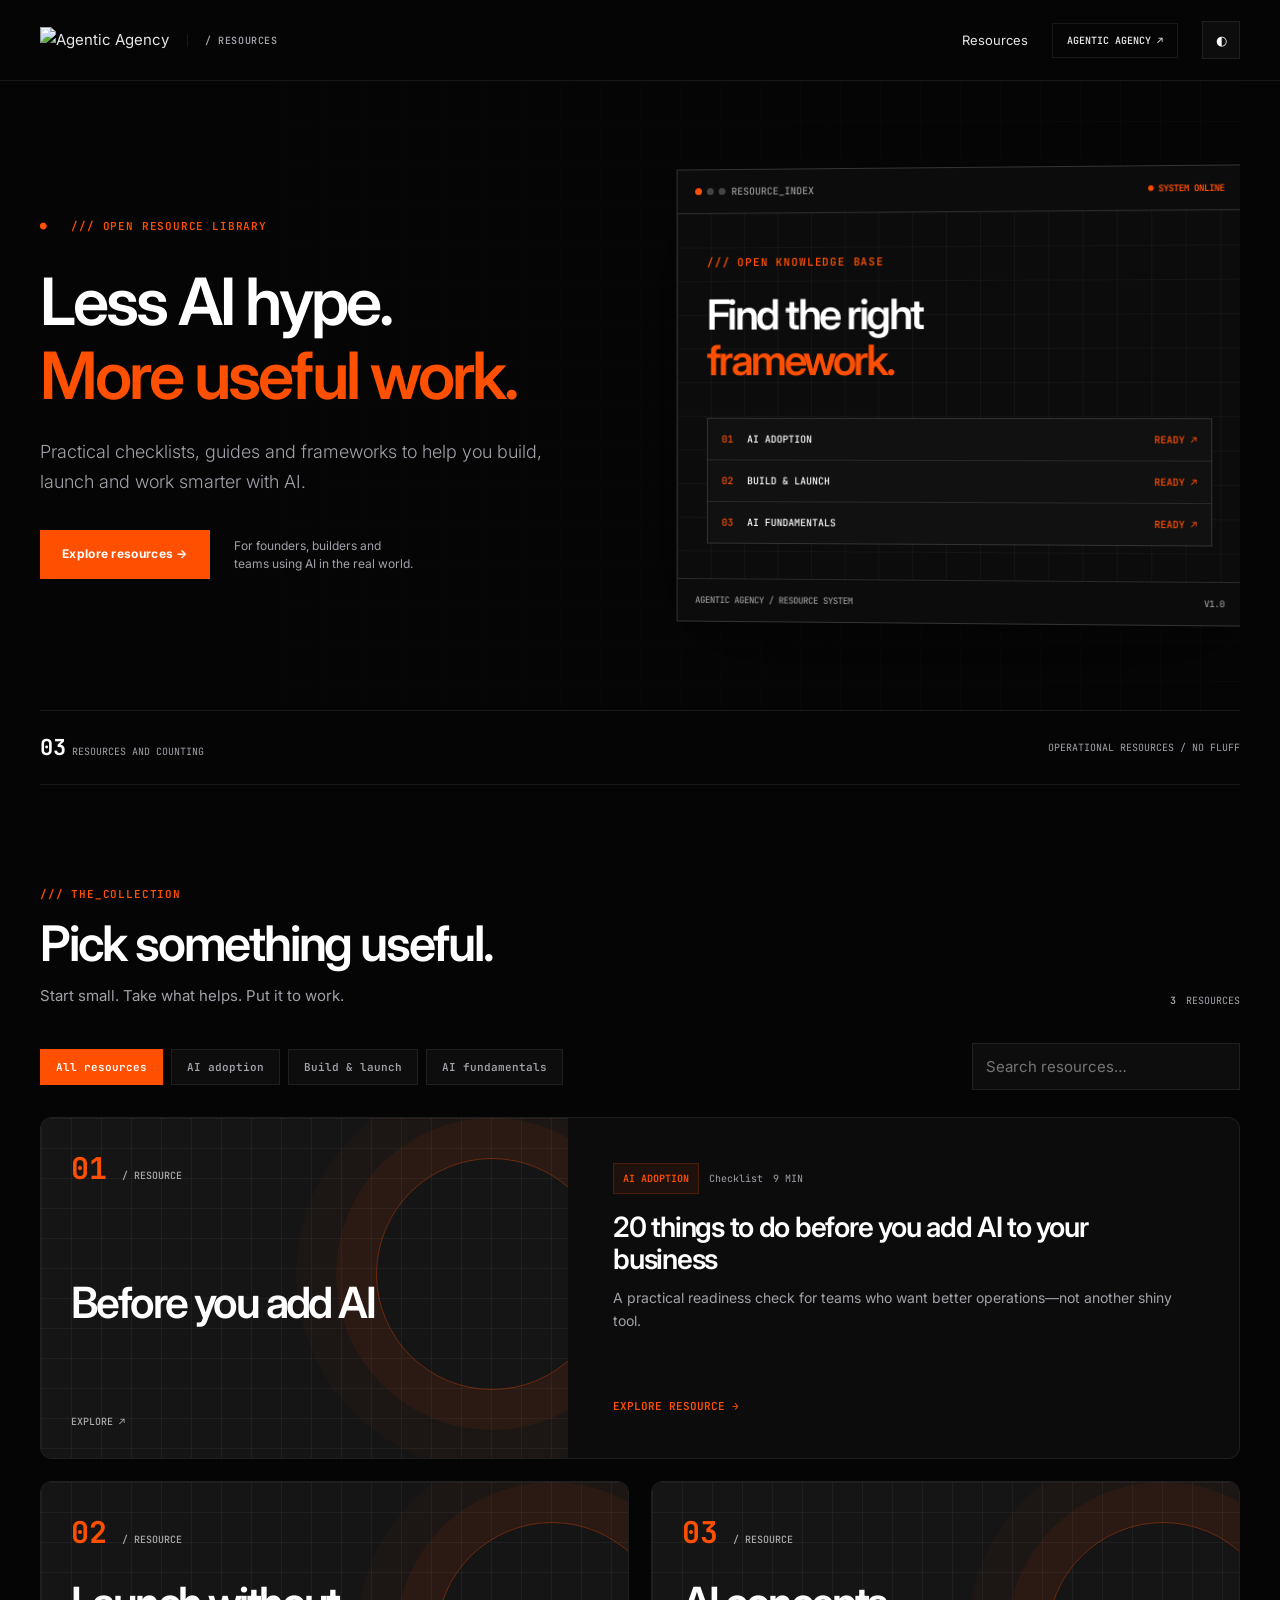
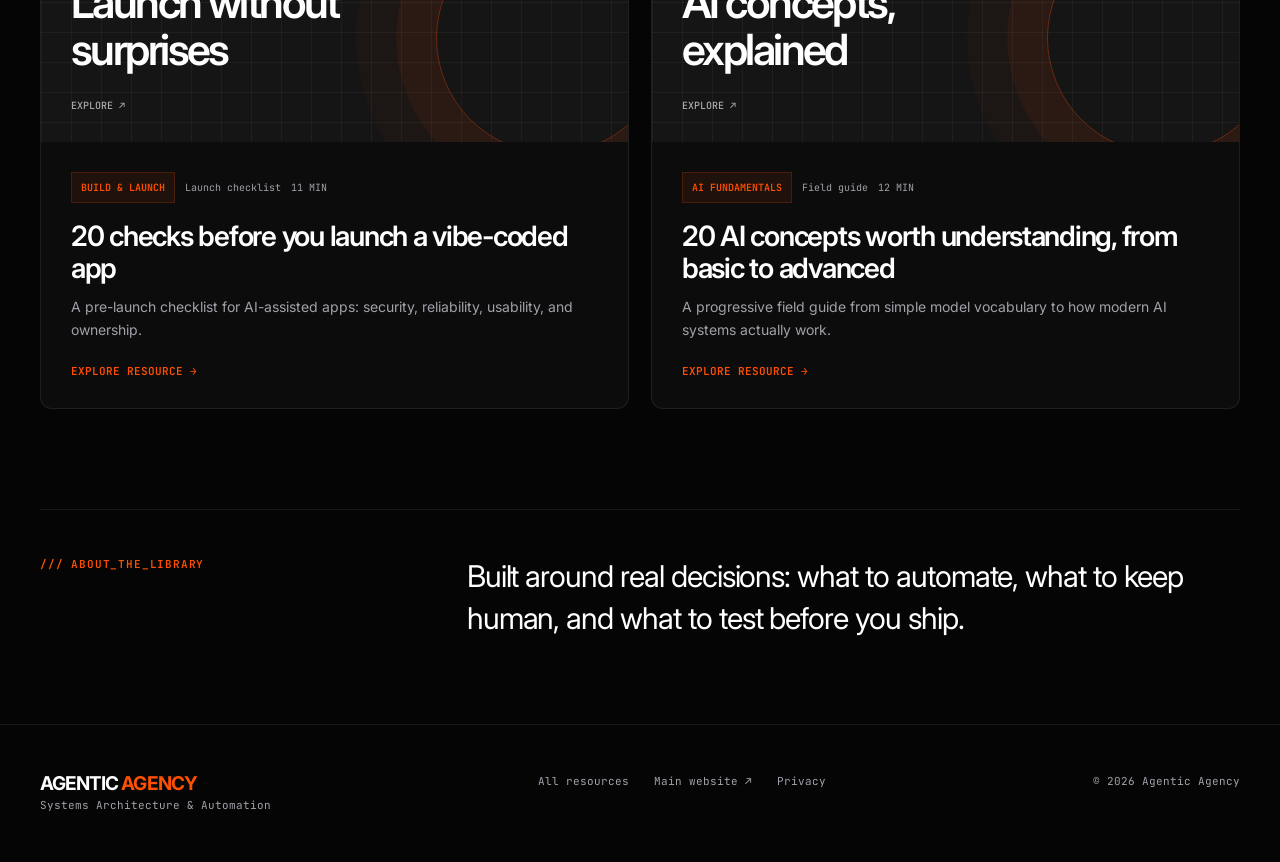
==== index.html @ 863f83b9 "Add branded resource landing page: index.html" ====
<!doctype html><html lang="en" data-theme="dark"><head><meta charset="utf-8"><meta name="viewport" content="width=device-width,initial-scale=1"><meta name="color-scheme" content="dark light"><meta name="theme-color" content="#050505"><title>Resource Library | Agentic Agency</title><meta name="description" content="Practical AI and operations frameworks, guides, and checklists from Agentic Agency."><meta property="og:title" content="Resource Library | Agentic Agency"><meta property="og:description" content="Practical AI and operations frameworks, guides, and checklists from Agentic Agency."><meta property="og:type" content="website"><link rel="canonical" href="https://curious-noman.github.io/a2-resources/"><link rel="stylesheet" href="./assets/styles.css"><script>try{document.documentElement.dataset.theme=localStorage.getItem('a2-resources-theme')==='light'?'light':'dark'}catch(e){}</script></head><body><header class="top"><div class="wrap nav"><a class="identity" href="./index.html" aria-label="Agentic Agency resource library"><span class="logo-shell"><img class="brand-logo dark-logo" src="https://agenticagency.io/Logo.png" alt="Agentic Agency" width="168" height="43"><img class="brand-logo light-logo" src="https://agenticagency.io/Agency%20Logos-dark.png" alt="Agentic Agency" width="168" height="43"><span class="brand-fallback">AGENTIC <b>AGENCY</b></span></span><span class="suffix">/ RESOURCES</span></a><nav class="nav-items" aria-label="Primary"><a href="./index.html#library">Resources</a><a class="main-site" href="https://agenticagency.io" target="_blank" rel="noopener noreferrer">Agentic Agency ↗</a><button class="theme" id="theme-toggle" aria-label="Switch to light mode" title="Toggle theme">◐</button></nav></div></header><main><section class="hero wrap"><div class="hero-copy"><span class="eyebrow">● &nbsp; /// OPEN RESOURCE LIBRARY</span><h1>Less AI hype.<br><span class="accent">More useful work.</span></h1><p>Practical checklists, guides and frameworks to help you build, launch and work smarter with AI.</p><div class="cta-row"><a class="btn" href="#library">Explore resources →</a><small>For founders, builders and teams using AI in the real world.</small></div></div><div class="terminal" aria-hidden="true"><div class="term-top"><span><i></i>RESOURCE_INDEX</span><strong>● SYSTEM ONLINE</strong></div><div class="term-body"><span class="eyebrow">/// OPEN KNOWLEDGE BASE</span><div class="term-title">Find the right<br><span class="accent">framework.</span></div><div class="term-list"><div><span>01</span><b>AI ADOPTION</b><em>READY ↗</em></div><div><span>02</span><b>BUILD &amp; LAUNCH</b><em>READY ↗</em></div><div><span>03</span><b>AI FUNDAMENTALS</b><em>READY ↗</em></div></div></div><div class="term-foot"><span>AGENTIC AGENCY / RESOURCE SYSTEM</span><span>V1.0</span></div></div></section><div class="wrap stats"><span><strong>03</strong> RESOURCES AND COUNTING</span><span>OPERATIONAL RESOURCES / NO FLUFF</span></div><section class="library wrap" id="library"><div class="section-head"><div><div class="eyebrow">/// THE_COLLECTION</div><h2>Pick something useful.</h2><p>Start small. Take what helps. Put it to work.</p></div><span class="meta"><b id="visible-count">3</b> RESOURCES</span></div><div class="toolbar"><div class="filters" role="group" aria-label="Filter resources"><button class="filter" data-filter="all" aria-pressed="true">All resources</button><button class="filter" data-filter="AI adoption" aria-pressed="false">AI adoption</button><button class="filter" data-filter="Build &amp; launch" aria-pressed="false">Build &amp; launch</button><button class="filter" data-filter="AI fundamentals" aria-pressed="false">AI fundamentals</button></div><input class="search" id="resource-search" type="search" placeholder="Search resources…" aria-label="Search resources"></div><div class="grid"><article class="tile featured" data-category="AI adoption" data-search="20 things to do before you add ai to your business a practical readiness check for teams who want better operations—not another shiny tool. ai adoption"><div class="art"><small><b>01</b> / RESOURCE</small><strong>Before you add AI</strong><small>EXPLORE ↗</small></div><div class="tile-body"><div class="meta"><span class="tag">AI adoption</span><span>Checklist</span><span>9 MIN</span></div><h3><a href="./r/before-adding-ai/">20 things to do before you add AI to your business</a></h3><p>A practical readiness check for teams who want better operations—not another shiny tool.</p><a class="more" href="./r/before-adding-ai/">Explore resource →</a></div></article><article class="tile" data-category="Build &amp; launch" data-search="20 checks before you launch a vibe-coded app a pre-launch checklist for ai-assisted apps: security, reliability, usability, and ownership. build &amp; launch"><div class="art"><small><b>02</b> / RESOURCE</small><strong>Launch without surprises</strong><small>EXPLORE ↗</small></div><div class="tile-body"><div class="meta"><span class="tag">Build &amp; launch</span><span>Launch checklist</span><span>11 MIN</span></div><h3><a href="./r/vibecoded-app-launch/">20 checks before you launch a vibe-coded app</a></h3><p>A pre-launch checklist for AI-assisted apps: security, reliability, usability, and ownership.</p><a class="more" href="./r/vibecoded-app-launch/">Explore resource →</a></div></article><article class="tile" data-category="AI fundamentals" data-search="20 ai concepts worth understanding, from basic to advanced a progressive field guide from simple model vocabulary to how modern ai systems actually work. ai fundamentals"><div class="art"><small><b>03</b> / RESOURCE</small><strong>AI concepts, explained</strong><small>EXPLORE ↗</small></div><div class="tile-body"><div class="meta"><span class="tag">AI fundamentals</span><span>Field guide</span><span>12 MIN</span></div><h3><a href="./r/ai-concepts-field-guide/">20 AI concepts worth understanding, from basic to advanced</a></h3><p>A progressive field guide from simple model vocabulary to how modern AI systems actually work.</p><a class="more" href="./r/ai-concepts-field-guide/">Explore resource →</a></div></article></div><p class="empty" id="empty-state" hidden>No matching resources. Try another search.</p></section><section class="about wrap"><div class="eyebrow">/// ABOUT_THE_LIBRARY</div><p>Built around real decisions: what to automate, what to keep human, and what to test before you ship.</p></section></main><footer class="foot"><div class="wrap foot-inner"><div><strong>AGENTIC <span class="accent">AGENCY</span></strong><div>Systems Architecture &amp; Automation</div></div><nav><a href="./index.html#library">All resources</a><a href="https://agenticagency.io" target="_blank" rel="noopener noreferrer">Main website ↗</a><a href="https://agenticagency.io/privacy-policy">Privacy</a></nav><div>© 2026 Agentic Agency</div></div></footer><script defer src="./assets/site.js"></script></body></html>
---- assets/styles.css ----
@import url('https://fonts.googleapis.com/css2?family=Inter:wght@300;400;500;600;700;800&family=JetBrains+Mono:wght@400;500;600;700&display=swap');
:root{color-scheme:dark;--signal:#ff4f00;--page:#050505;--surface:#111;--raised:#1c1c1c;--text:#e5e5e5;--heading:#fff;--dim:#a1a1aa;--line:rgba(255,255,255,.08);--glass:rgba(255,255,255,.03);--grid:#1c1c1c;--shadow:0 10px 35px rgba(0,0,0,.25)}
html[data-theme=light]{color-scheme:light;--page:#f8f7f5;--surface:#f0eee9;--raised:#fff;--text:#444;--heading:#050505;--dim:#444;--line:#e0ddd7;--glass:rgba(0,0,0,.02);--grid:#e0ddd7;--shadow:0 2px 20px rgba(0,0,0,.08)}
*{box-sizing:border-box}html{scroll-behavior:smooth}body{margin:0;background:var(--page);color:var(--text);font:400 15px/1.7 Inter,Arial,sans-serif;-webkit-font-smoothing:antialiased}a{color:inherit;text-decoration:none}button,input{font:inherit}button{cursor:pointer}h1,h2,h3,p{margin:0}h1,h2,h3{color:var(--heading);line-height:1.13;letter-spacing:-.045em;font-weight:600}img{max-width:100%}.wrap{width:min(1200px,calc(100% - 48px));margin:auto}.mono,.eyebrow,.tag,.meta,.actions,.stats,.foot,.note{font-family:'JetBrains Mono',monospace}.eyebrow{font-size:11px;font-weight:600;letter-spacing:.075em;color:var(--signal)}.muted{color:var(--dim)}.accent{color:var(--signal)}.top{position:sticky;top:0;z-index:9;background:var(--page);border-bottom:1px solid var(--line);backdrop-filter:blur(16px)}.nav{height:80px;display:flex;align-items:center;justify-content:space-between;gap:20px}.identity{display:flex;align-items:center;gap:18px}.brand-logo{width:168px;height:43px;object-fit:contain;object-position:left center}.light-logo{display:none}html[data-theme=light] .dark-logo{display:none}html[data-theme=light] .light-logo{display:block}.brand-fallback{display:none;font-weight:700;letter-spacing:-.06em;font-size:19px;color:var(--heading)}.brand-fallback b{color:var(--signal)}.suffix{padding-left:17px;border-left:1px solid var(--line);font:600 10px 'JetBrains Mono',monospace;color:var(--dim);letter-spacing:.06em}.nav-items{display:flex;align-items:center;gap:24px;font-size:13px}.nav-items a:hover{color:var(--signal)}.main-site{padding:10px 14px;border:1px solid var(--line);font:600 10px 'JetBrains Mono',monospace;text-transform:uppercase}.main-site:hover{background:var(--signal);border-color:var(--signal);color:#fff!important}.theme{border:1px solid var(--line);background:var(--glass);color:var(--heading);height:38px;width:38px}.hero{position:relative;overflow:hidden;display:grid;grid-template-columns:1fr 1fr;gap:65px;align-items:center;min-height:620px;padding:86px 0}.hero:before{content:"";position:absolute;inset:0;background-image:linear-gradient(var(--grid) 1px,transparent 1px),linear-gradient(90deg,var(--grid) 1px,transparent 1px);background-size:40px 40px;opacity:.2;mask-image:linear-gradient(to right,transparent,#000);pointer-events:none}.hero-copy,.terminal{position:relative}.hero h1{font-size:clamp(48px,5.1vw,74px);margin:28px 0 24px}.hero p{font-size:18px;max-width:520px;color:var(--dim);font-weight:300}.cta-row{display:flex;align-items:center;gap:24px;margin-top:32px}.cta-row small{font-size:12px;color:var(--dim);max-width:180px;line-height:1.5}.btn{display:inline-flex;align-items:center;justify-content:center;gap:12px;padding:13px 21px;min-height:49px;border:1px solid transparent;border-radius:0;background:var(--signal);color:#fff;font-size:12px;font-weight:700;letter-spacing:.025em}.btn:hover{background:#ff6528}.btn.alt{background:transparent;border-color:var(--line);color:var(--heading)}.btn.alt:hover{border-color:var(--signal);color:var(--signal)}.terminal{border:1px solid #343434;background:#0c0c0c;box-shadow:0 25px 90px #0008;color:#fff;transform:perspective(1300px) rotateY(-3deg)}.term-top,.term-foot{display:flex;align-items:center;justify-content:space-between;padding:15px 18px;border-bottom:1px solid #292929;font:500 10px 'JetBrains Mono',monospace;color:#999}.term-top i{display:inline-block;width:7px;height:7px;border-radius:50%;background:#ff4f00;box-shadow:12px 0 #444,24px 0 #444;margin-right:30px}.term-top strong{color:#ff4f00;font-size:9px}.term-foot{border-top:1px solid #292929;border-bottom:0;font-size:9px}.term-body{padding:35px 30px;background-image:linear-gradient(#ffffff08 1px,transparent 1px),linear-gradient(90deg,#ffffff08 1px,transparent 1px);background-size:34px 34px}.term-title{font-size:42px;line-height:1.1;letter-spacing:-.06em;font-weight:600;margin:18px 0 35px}.term-list{background:#111;border:1px solid #333}.term-list div{display:flex;align-items:center;gap:14px;padding:14px;border-bottom:1px solid #292929;font:500 10px 'JetBrains Mono',monospace}.term-list div:last-child{border:0}.term-list b{flex:1;font-weight:500}.term-list span,.term-list em{color:#ff4f00;font-style:normal}.stats{padding:18px 0;border-top:1px solid var(--line);border-bottom:1px solid var(--line);color:var(--dim);font-size:10px;display:flex;justify-content:space-between;align-items:center}.stats strong{color:var(--heading);font-size:22px}.library{padding:100px 0}.section-head{display:flex;justify-content:space-between;align-items:end;gap:20px;margin-bottom:34px}.section-head h2{font-size:49px;margin:12px 0}.section-head p{color:var(--dim)}.toolbar{display:flex;justify-content:space-between;gap:20px;align-items:center;margin-bottom:27px}.filters{display:flex;gap:8px;flex-wrap:wrap}.filter{border:1px solid var(--line);background:var(--glass);color:var(--dim);padding:10px 15px;font:600 11px 'JetBrains Mono',monospace}.filter[aria-pressed=true]{background:var(--signal);border-color:var(--signal);color:#fff}.search{border:1px solid var(--line);background:var(--glass);padding:10px 13px;color:var(--heading);min-width:230px;outline-offset:3px}.grid{display:grid;grid-template-columns:repeat(2,minmax(0,1fr));gap:22px}.tile{border:1px solid var(--line);border-radius:12px;overflow:hidden;background:var(--glass);transition:transform .2s,border-color .2s}.tile:hover{border-color:#ff4f0070;transform:translateY(-2px);box-shadow:var(--shadow)}.tile.featured{grid-column:span 2;display:grid;grid-template-columns:44% 56%}.art{position:relative;isolation:isolate;display:flex;flex-direction:column;justify-content:space-between;min-height:260px;padding:30px;background:#151515;overflow:hidden;color:#fff}.tile.featured .art{min-height:340px}.art:before{content:"";position:absolute;z-index:-1;inset:0;background-image:linear-gradient(#ffffff0b 1px,transparent 1px),linear-gradient(90deg,#ffffff0b 1px,transparent 1px);background-size:30px 30px}.art:after{content:"";position:absolute;right:-40px;top:40px;z-index:-1;width:230px;height:230px;border:1px solid #ff4f0060;border-radius:50%;box-shadow:0 0 0 40px #ff4f0010,0 0 0 80px #ff4f0008}.art small{font:500 10px 'JetBrains Mono',monospace;color:#aaa}.art small b{font-size:30px;color:#ff4f00;margin-right:9px}.art strong{font-size:43px;line-height:1.08;letter-spacing:-.06em;font-weight:600;max-width:310px}.tile-body{padding:30px;display:flex;flex-direction:column;align-items:start}.tile.featured .tile-body{padding:45px}.meta{display:flex;gap:10px;align-items:center;flex-wrap:wrap;font-size:10px;color:var(--dim)}.tag{display:inline-block;color:var(--signal);background:#ff4f0014;border:1px solid #ff4f0030;padding:6px 9px;font-size:10px;text-transform:uppercase;font-weight:600}.tile h3{font-size:28px;margin:18px 0 10px}.tile h3 a:hover{color:var(--signal)}.tile p{font-size:14px;line-height:1.7;color:var(--dim)}.tile .more{margin-top:auto;padding-top:22px;color:var(--signal);font:600 11px 'JetBrains Mono',monospace;text-transform:uppercase}.empty{padding:35px;color:var(--dim);border:1px dashed var(--line);margin-top:20px}.about{border-top:1px solid var(--line);padding:45px 0 85px;display:grid;grid-template-columns:1fr 2fr;gap:40px}.about p{font-size:30px;line-height:1.4;letter-spacing:-.035em;color:var(--heading)}.foot{border-top:1px solid var(--line);padding:47px 0;font-size:11px;color:var(--dim)}.foot-inner{display:flex;justify-content:space-between;gap:35px;flex-wrap:wrap}.foot strong{font:700 19px Inter,sans-serif;color:var(--heading);letter-spacing:-.05em}.foot nav{display:flex;gap:25px;flex-wrap:wrap}.foot nav a:hover{color:var(--signal)}
/* Guide landing pages */
.crumb{padding:35px 0;font:500 11px 'JetBrains Mono',monospace;color:var(--dim)}.crumb a:hover{color:var(--signal)}.guide-hero{display:grid;grid-template-columns:1.1fr .9fr;gap:45px;align-items:center;padding:12px 0 75px}.guide-hero h1{font-size:clamp(40px,4.5vw,65px);margin:24px 0}.guide-hero p{font-size:17px;color:var(--dim);font-weight:300}.guide-actions{display:flex;gap:12px;flex-wrap:wrap;margin:29px 0 12px}.note{font-size:10px;color:var(--dim)}.number-art{position:relative;display:grid;place-items:center;min-height:360px;overflow:hidden;background:#111;border:1px solid #333;background-image:linear-gradient(#ffffff08 1px,transparent 1px),linear-gradient(90deg,#ffffff08 1px,transparent 1px);background-size:32px 32px}.number-art:before{content:"";position:absolute;width:250px;height:250px;border-radius:50%;border:1px solid #ff4f0088;box-shadow:0 0 0 45px #ff4f0012,0 0 0 90px #ff4f0008}.number-art strong{position:relative;font:700 210px 'JetBrains Mono',monospace;color:var(--signal);letter-spacing:-.15em}.number-art small{position:absolute;bottom:23px;left:24px;font:500 10px 'JetBrains Mono',monospace;color:#bbb}.intro{border-top:1px solid var(--line);border-bottom:1px solid var(--line);display:grid;grid-template-columns:1.4fr .6fr;gap:55px;padding:40px 0}.intro h2{font-size:30px;margin-top:12px}.intro p{color:var(--dim);font-size:14px}.guide-layout{display:grid;grid-template-columns:minmax(0,1fr) 290px;gap:60px;padding:70px 0}.guide-layout h2{font-size:34px}.guide-layout .lead{color:var(--dim);margin:10px 0 35px}.chapter{margin:0 0 55px}.chapter h3{font-size:25px;margin-bottom:8px}.chapter>p{color:var(--dim);font-size:13px;margin-bottom:19px}.checklist{padding:0;margin:0;list-style:none;border-top:1px solid var(--line)}.checklist li{border-bottom:1px solid var(--line)}.checklist label{display:flex;align-items:start;gap:14px;padding:18px 0;cursor:pointer}.checklist input{accent-color:var(--signal);width:20px;height:20px;flex:none;margin-top:3px}.checklist strong{display:block;color:var(--heading);font-size:15px;font-weight:600}.checklist label span{display:block;font-size:13px;color:var(--dim);line-height:1.6;margin-top:5px}.checklist input:checked+div{opacity:.55;text-decoration:line-through}.side{align-self:start;position:sticky;top:105px;padding:25px;border:1px solid var(--line);background:var(--glass)}.side-head{display:flex;align-items:center;justify-content:space-between;gap:20px;font:500 11px 'JetBrains Mono',monospace}.side-head strong{font-size:18px;color:var(--heading)}.progress-track{background:var(--raised);height:6px;margin:20px 0 12px}.progress-fill{display:block;background:var(--signal);height:100%;width:0;transition:width .2s}.side p{color:var(--dim);font-size:12px}.toc{border-top:1px solid var(--line);margin:25px 0;padding-top:20px}.toc a{display:block;font-size:12px;color:var(--dim);margin:14px 0}.toc a:hover{color:var(--signal)}.side button{display:block;background:none;border:0;color:var(--signal);font:500 11px 'JetBrains Mono',monospace;padding:8px 0}.last-cta{background:var(--surface);border:1px solid var(--line);padding:34px;margin-bottom:50px}.last-cta h2{font-size:29px;margin:12px 0}.last-cta p{font-size:14px;color:var(--dim);margin-bottom:23px}
@media(max-width:900px){.hero{gap:32px}.hero h1{font-size:52px}.guide-layout{gap:25px;grid-template-columns:minmax(0,1fr) 250px}}
@media(max-width:700px){.nav{height:70px}.brand-logo{width:130px}.suffix{display:none}.nav-items{gap:10px}.nav-items a{font-size:11px}.main-site{font-size:9px;padding:8px}.hero{grid-template-columns:1fr;padding:58px 0 37px;min-height:0}.hero h1{font-size:clamp(42px,9vw,65px)}.hero p{font-size:16px}.terminal{transform:none}.term-body{padding:25px}.term-title{font-size:35px}.stats span:last-child{display:none}.library{padding:70px 0}.section-head{align-items:start}.section-head h2{font-size:34px}.section-head p{font-size:13px}.toolbar{align-items:stretch;flex-direction:column}.search{width:100%}.grid{grid-template-columns:1fr}.tile.featured{display:block;grid-column:span 1}.tile.featured .art{min-height:240px}.tile.featured .tile-body{padding:30px}.art{min-height:230px}.about{grid-template-columns:1fr;gap:15px}.about p{font-size:24px}.guide-hero{grid-template-columns:1fr;gap:20px;padding-bottom:45px}.guide-hero h1{font-size:42px}.number-art{min-height:230px}.number-art strong{font-size:155px}.intro{grid-template-columns:1fr;gap:20px}.intro h2{font-size:23px}.guide-layout{grid-template-columns:1fr;padding-top:45px}.side{position:static;grid-row:1}.chapter{margin-bottom:45px}}@media(max-width:390px){.main-site{display:none}.brand-logo{width:125px}.nav-items{gap:9px}.hero h1{font-size:42px}.cta-row{flex-wrap:wrap}}@media(prefers-reduced-motion:reduce){*,*:before,*:after{scroll-behavior:auto!important;transition:none!important}}@media print{body{background:#fff;color:#111}.top,.foot,.number-art,.side,.guide-actions,.note,.last-cta{display:none!important}.wrap{width:100%}.guide-hero,.guide-layout,.intro{display:block;padding:12px 0}.guide-hero h1{color:#111;font-size:30px}.chapter{break-inside:avoid;margin-bottom:20px}.chapter h3,.guide-layout h2{color:#111;font-size:20px}.checklist label{padding:8px 0}.checklist strong{color:#111}}
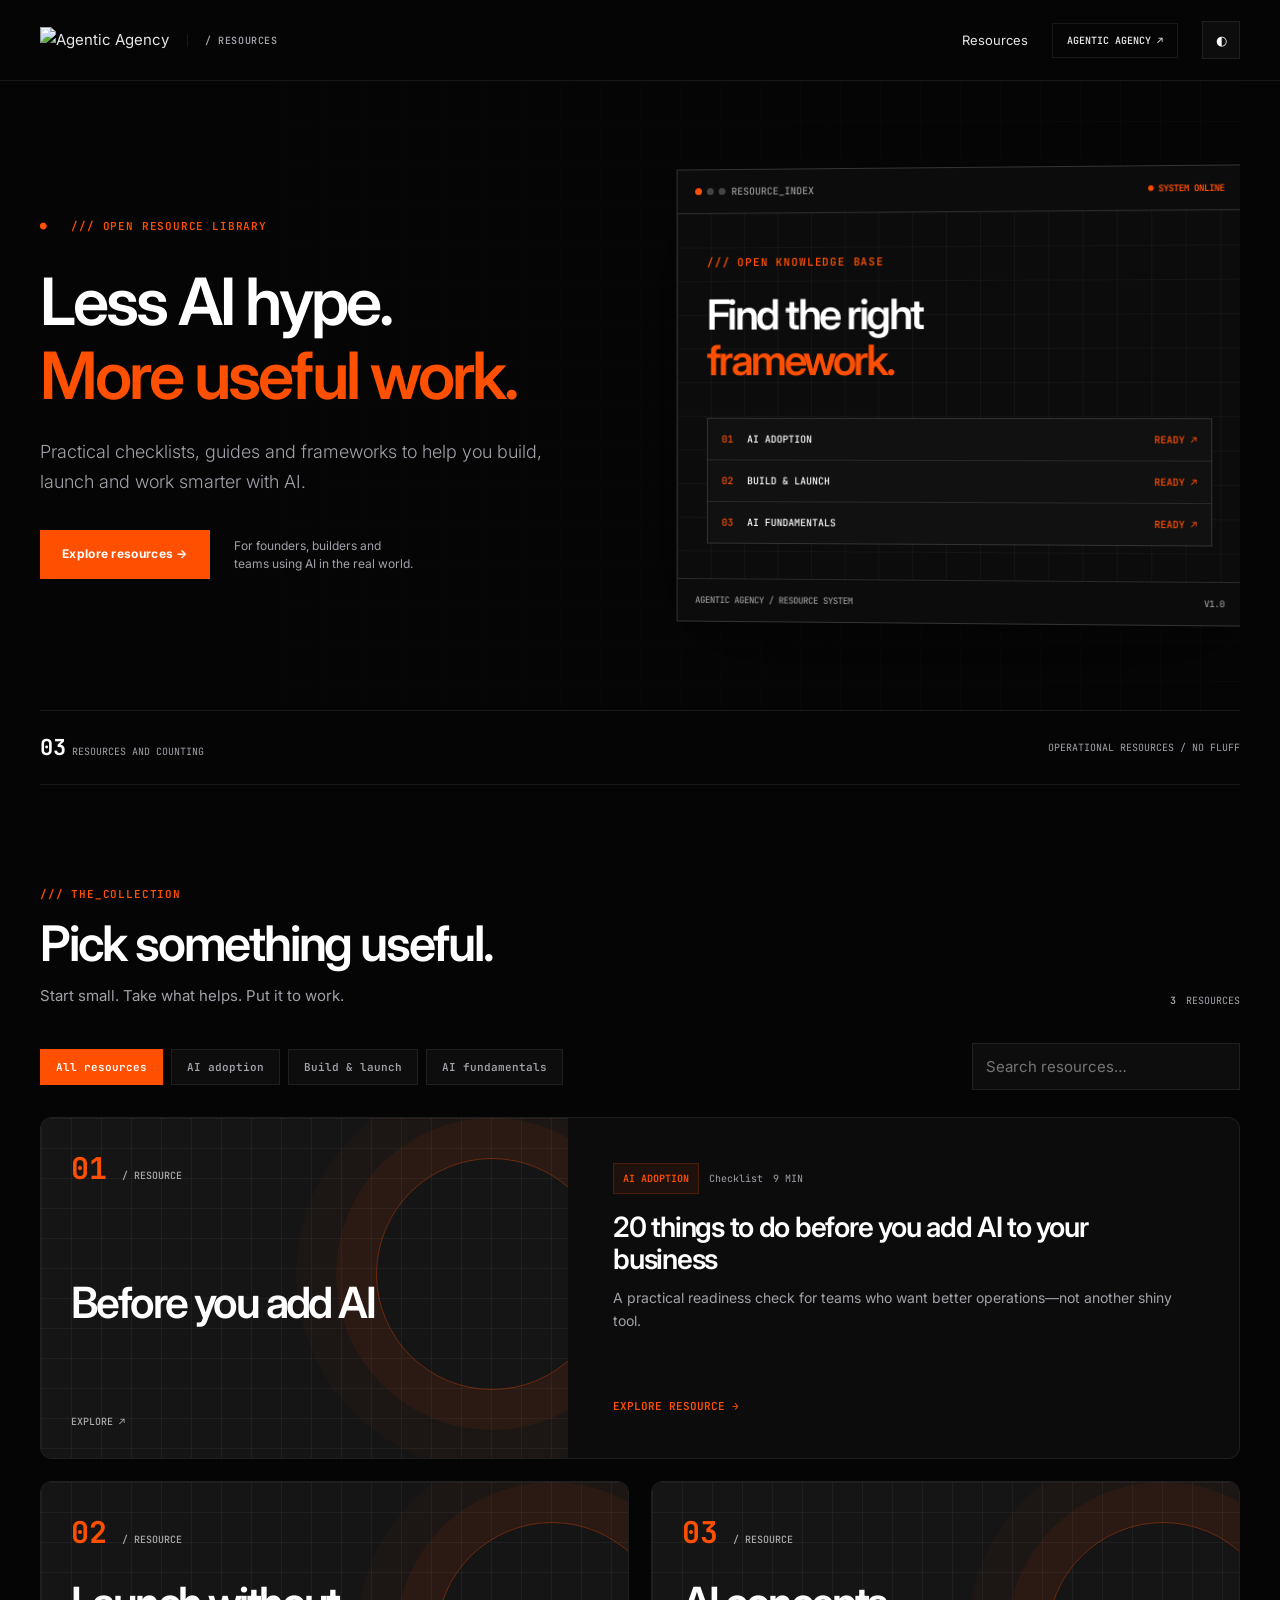
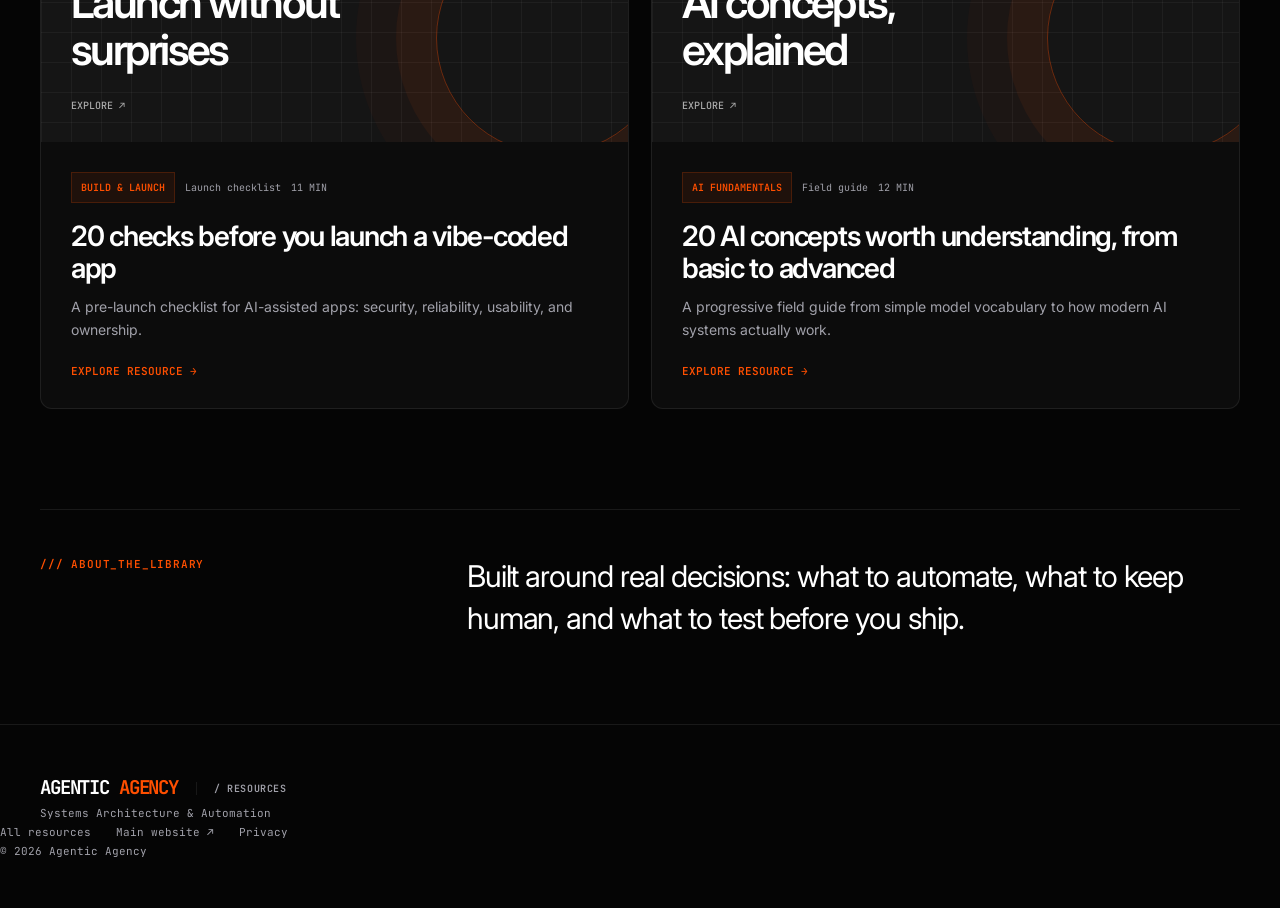
==== commit 03455258: "Update index.html with new content and structure" ====
--- a/index.html
+++ b/index.html
@@ -1 +1,230 @@
-<!doctype html><html lang="en" data-theme="dark"><head><meta charset="utf-8"><meta name="viewport" content="width=device-width,initial-scale=1"><meta name="color-scheme" content="dark light"><meta name="theme-color" content="#050505"><title>Resource Library | Agentic Agency</title><meta name="description" content="Practical AI and operations frameworks, guides, and checklists from Agentic Agency."><meta property="og:title" content="Resource Library | Agentic Agency"><meta property="og:description" content="Practical AI and operations frameworks, guides, and checklists from Agentic Agency."><meta property="og:type" content="website"><link rel="canonical" href="https://curious-noman.github.io/a2-resources/"><link rel="stylesheet" href="./assets/styles.css"><script>try{document.documentElement.dataset.theme=localStorage.getItem('a2-resources-theme')==='light'?'light':'dark'}catch(e){}</script></head><body><header class="top"><div class="wrap nav"><a class="identity" href="./index.html" aria-label="Agentic Agency resource library"><span class="logo-shell"><img class="brand-logo dark-logo" src="https://agenticagency.io/Logo.png" alt="Agentic Agency" width="168" height="43"><img class="brand-logo light-logo" src="https://agenticagency.io/Agency%20Logos-dark.png" alt="Agentic Agency" width="168" height="43"><span class="brand-fallback">AGENTIC <b>AGENCY</b></span></span><span class="suffix">/ RESOURCES</span></a><nav class="nav-items" aria-label="Primary"><a href="./index.html#library">Resources</a><a class="main-site" href="https://agenticagency.io" target="_blank" rel="noopener noreferrer">Agentic Agency ↗</a><button class="theme" id="theme-toggle" aria-label="Switch to light mode" title="Toggle theme">◐</button></nav></div></header><main><section class="hero wrap"><div class="hero-copy"><span class="eyebrow">● &nbsp; /// OPEN RESOURCE LIBRARY</span><h1>Less AI hype.<br><span class="accent">More useful work.</span></h1><p>Practical checklists, guides and frameworks to help you build, launch and work smarter with AI.</p><div class="cta-row"><a class="btn" href="#library">Explore resources →</a><small>For founders, builders and teams using AI in the real world.</small></div></div><div class="terminal" aria-hidden="true"><div class="term-top"><span><i></i>RESOURCE_INDEX</span><strong>● SYSTEM ONLINE</strong></div><div class="term-body"><span class="eyebrow">/// OPEN KNOWLEDGE BASE</span><div class="term-title">Find the right<br><span class="accent">framework.</span></div><div class="term-list"><div><span>01</span><b>AI ADOPTION</b><em>READY ↗</em></div><div><span>02</span><b>BUILD &amp; LAUNCH</b><em>READY ↗</em></div><div><span>03</span><b>AI FUNDAMENTALS</b><em>READY ↗</em></div></div></div><div class="term-foot"><span>AGENTIC AGENCY / RESOURCE SYSTEM</span><span>V1.0</span></div></div></section><div class="wrap stats"><span><strong>03</strong> RESOURCES AND COUNTING</span><span>OPERATIONAL RESOURCES / NO FLUFF</span></div><section class="library wrap" id="library"><div class="section-head"><div><div class="eyebrow">/// THE_COLLECTION</div><h2>Pick something useful.</h2><p>Start small. Take what helps. Put it to work.</p></div><span class="meta"><b id="visible-count">3</b> RESOURCES</span></div><div class="toolbar"><div class="filters" role="group" aria-label="Filter resources"><button class="filter" data-filter="all" aria-pressed="true">All resources</button><button class="filter" data-filter="AI adoption" aria-pressed="false">AI adoption</button><button class="filter" data-filter="Build &amp; launch" aria-pressed="false">Build &amp; launch</button><button class="filter" data-filter="AI fundamentals" aria-pressed="false">AI fundamentals</button></div><input class="search" id="resource-search" type="search" placeholder="Search resources…" aria-label="Search resources"></div><div class="grid"><article class="tile featured" data-category="AI adoption" data-search="20 things to do before you add ai to your business a practical readiness check for teams who want better operations—not another shiny tool. ai adoption"><div class="art"><small><b>01</b> / RESOURCE</small><strong>Before you add AI</strong><small>EXPLORE ↗</small></div><div class="tile-body"><div class="meta"><span class="tag">AI adoption</span><span>Checklist</span><span>9 MIN</span></div><h3><a href="./r/before-adding-ai/">20 things to do before you add AI to your business</a></h3><p>A practical readiness check for teams who want better operations—not another shiny tool.</p><a class="more" href="./r/before-adding-ai/">Explore resource →</a></div></article><article class="tile" data-category="Build &amp; launch" data-search="20 checks before you launch a vibe-coded app a pre-launch checklist for ai-assisted apps: security, reliability, usability, and ownership. build &amp; launch"><div class="art"><small><b>02</b> / RESOURCE</small><strong>Launch without surprises</strong><small>EXPLORE ↗</small></div><div class="tile-body"><div class="meta"><span class="tag">Build &amp; launch</span><span>Launch checklist</span><span>11 MIN</span></div><h3><a href="./r/vibecoded-app-launch/">20 checks before you launch a vibe-coded app</a></h3><p>A pre-launch checklist for AI-assisted apps: security, reliability, usability, and ownership.</p><a class="more" href="./r/vibecoded-app-launch/">Explore resource →</a></div></article><article class="tile" data-category="AI fundamentals" data-search="20 ai concepts worth understanding, from basic to advanced a progressive field guide from simple model vocabulary to how modern ai systems actually work. ai fundamentals"><div class="art"><small><b>03</b> / RESOURCE</small><strong>AI concepts, explained</strong><small>EXPLORE ↗</small></div><div class="tile-body"><div class="meta"><span class="tag">AI fundamentals</span><span>Field guide</span><span>12 MIN</span></div><h3><a href="./r/ai-concepts-field-guide/">20 AI concepts worth understanding, from basic to advanced</a></h3><p>A progressive field guide from simple model vocabulary to how modern AI systems actually work.</p><a class="more" href="./r/ai-concepts-field-guide/">Explore resource →</a></div></article></div><p class="empty" id="empty-state" hidden>No matching resources. Try another search.</p></section><section class="about wrap"><div class="eyebrow">/// ABOUT_THE_LIBRARY</div><p>Built around real decisions: what to automate, what to keep human, and what to test before you ship.</p></section></main><footer class="foot"><div class="wrap foot-inner"><div><strong>AGENTIC <span class="accent">AGENCY</span></strong><div>Systems Architecture &amp; Automation</div></div><nav><a href="./index.html#library">All resources</a><a href="https://agenticagency.io" target="_blank" rel="noopener noreferrer">Main website ↗</a><a href="https://agenticagency.io/privacy-policy">Privacy</a></nav><div>© 2026 Agentic Agency</div></div></footer><script defer src="./assets/site.js"></script></body></html>+<!doctype html>
+<html lang="en" data-theme="dark">
+    <head>
+        <meta charset="utf-8" />
+        <meta name="viewport" content="width=device-width,initial-scale=1" />
+        <meta name="color-scheme" content="dark light" />
+        <meta name="theme-color" content="#050505" />
+        <title>Resource Library | Agentic Agency</title>
+        <meta
+            name="description"
+            content="Practical AI and operations frameworks, guides, and checklists from Agentic Agency."
+        />
+        <meta property="og:title" content="Resource Library | Agentic Agency" />
+        <meta
+            property="og:description"
+            content="Practical AI and operations frameworks, guides, and checklists from Agentic Agency."
+        />
+        <meta property="og:type" content="website" />
+        <link rel="canonical" href="https://curious-noman.github.io/a2-resources/" />
+        <link rel="stylesheet" href="./assets/styles.css" />
+        <script>
+            try {
+                document.documentElement.dataset.theme =
+                    localStorage.getItem("a2-resources-theme") === "light" ? "light" : "dark";
+            } catch (e) {}
+        </script>
+    </head>
+    <body>
+        <header class="top">
+            <div class="wrap nav">
+                <a class="identity" href="./index.html" aria-label="Agentic Agency resource library"
+                    ><span class="logo-shell"
+                        ><img
+                            class="brand-logo dark-logo"
+                            src="https://agenticagency.io/Logo.png"
+                            alt="Agentic Agency"
+                            width="168"
+                            height="43"
+                        /><img
+                            class="brand-logo light-logo"
+                            src="https://agenticagency.io/Agency%20Logos-dark.png"
+                            alt="Agentic Agency"
+                            width="168"
+                            height="43"
+                        /><span class="brand-fallback">AGENTIC <b>AGENCY</b></span></span
+                    ><span class="suffix">/ RESOURCES</span></a
+                >
+                <nav class="nav-items" aria-label="Primary">
+                    <a href="./index.html#library">Resources</a
+                    ><a class="main-site" href="https://agenticagency.io" target="_blank" rel="noopener noreferrer"
+                        >Agentic Agency ↗</a
+                    ><button class="theme" id="theme-toggle" aria-label="Switch to light mode" title="Toggle theme">
+                        ◐
+                    </button>
+                </nav>
+            </div>
+        </header>
+        <main>
+            <section class="hero wrap">
+                <div class="hero-copy">
+                    <span class="eyebrow">● &nbsp; /// OPEN RESOURCE LIBRARY</span>
+                    <h1>Less AI hype.<br /><span class="accent">More useful work.</span></h1>
+                    <p>
+                        Practical checklists, guides and frameworks to help you build, launch and work smarter with AI.
+                    </p>
+                    <div class="cta-row">
+                        <a class="btn" href="#library">Explore resources →</a
+                        ><small>For founders, builders and teams using AI in the real world.</small>
+                    </div>
+                </div>
+                <div class="terminal" aria-hidden="true">
+                    <div class="term-top">
+                        <span><i></i>RESOURCE_INDEX</span><strong>● SYSTEM ONLINE</strong>
+                    </div>
+                    <div class="term-body">
+                        <span class="eyebrow">/// OPEN KNOWLEDGE BASE</span>
+                        <div class="term-title">Find the right<br /><span class="accent">framework.</span></div>
+                        <div class="term-list">
+                            <div><span>01</span><b>AI ADOPTION</b><em>READY ↗</em></div>
+                            <div><span>02</span><b>BUILD &amp; LAUNCH</b><em>READY ↗</em></div>
+                            <div><span>03</span><b>AI FUNDAMENTALS</b><em>READY ↗</em></div>
+                        </div>
+                    </div>
+                    <div class="term-foot"><span>AGENTIC AGENCY / RESOURCE SYSTEM</span><span>V1.0</span></div>
+                </div>
+            </section>
+            <div class="wrap stats">
+                <span><strong>03</strong> RESOURCES AND COUNTING</span><span>OPERATIONAL RESOURCES / NO FLUFF</span>
+            </div>
+            <section class="library wrap" id="library">
+                <div class="section-head">
+                    <div>
+                        <div class="eyebrow">/// THE_COLLECTION</div>
+                        <h2>Pick something useful.</h2>
+                        <p>Start small. Take what helps. Put it to work.</p>
+                    </div>
+                    <span class="meta"><b id="visible-count">3</b> RESOURCES</span>
+                </div>
+                <div class="toolbar">
+                    <div class="filters" role="group" aria-label="Filter resources">
+                        <button class="filter" data-filter="all" aria-pressed="true">All resources</button
+                        ><button class="filter" data-filter="AI adoption" aria-pressed="false">AI adoption</button
+                        ><button class="filter" data-filter="Build &amp; launch" aria-pressed="false">
+                            Build &amp; launch</button
+                        ><button class="filter" data-filter="AI fundamentals" aria-pressed="false">
+                            AI fundamentals
+                        </button>
+                    </div>
+                    <input
+                        class="search"
+                        id="resource-search"
+                        type="search"
+                        placeholder="Search resources…"
+                        aria-label="Search resources"
+                    />
+                </div>
+                <div class="grid">
+                    <article
+                        class="tile featured"
+                        data-category="AI adoption"
+                        data-search="20 things to do before you add ai to your business a practical readiness check for teams who want better operations—not another shiny tool. ai adoption"
+                    >
+                        <div class="art">
+                            <small><b>01</b> / RESOURCE</small><strong>Before you add AI</strong
+                            ><small>EXPLORE ↗</small>
+                        </div>
+                        <div class="tile-body">
+                            <div class="meta">
+                                <span class="tag">AI adoption</span><span>Checklist</span><span>9 MIN</span>
+                            </div>
+                            <h3>
+                                <a href="./r/before-adding-ai/">20 things to do before you add AI to your business</a>
+                            </h3>
+                            <p>
+                                A practical readiness check for teams who want better operations—not another shiny tool.
+                            </p>
+                            <a class="more" href="./r/before-adding-ai/">Explore resource →</a>
+                        </div>
+                    </article>
+                    <article
+                        class="tile"
+                        data-category="Build &amp; launch"
+                        data-search="20 checks before you launch a vibe-coded app a pre-launch checklist for ai-assisted apps: security, reliability, usability, and ownership. build &amp; launch"
+                    >
+                        <div class="art">
+                            <small><b>02</b> / RESOURCE</small><strong>Launch without surprises</strong
+                            ><small>EXPLORE ↗</small>
+                        </div>
+                        <div class="tile-body">
+                            <div class="meta">
+                                <span class="tag">Build &amp; launch</span><span>Launch checklist</span
+                                ><span>11 MIN</span>
+                            </div>
+                            <h3>
+                                <a href="./r/vibecoded-app-launch/">20 checks before you launch a vibe-coded app</a>
+                            </h3>
+                            <p>
+                                A pre-launch checklist for AI-assisted apps: security, reliability, usability, and
+                                ownership.
+                            </p>
+                            <a class="more" href="./r/vibecoded-app-launch/">Explore resource →</a>
+                        </div>
+                    </article>
+                    <article
+                        class="tile"
+                        data-category="AI fundamentals"
+                        data-search="20 ai concepts worth understanding, from basic to advanced a progressive field guide from simple model vocabulary to how modern ai systems actually work. ai fundamentals"
+                    >
+                        <div class="art">
+                            <small><b>03</b> / RESOURCE</small><strong>AI concepts, explained</strong
+                            ><small>EXPLORE ↗</small>
+                        </div>
+                        <div class="tile-body">
+                            <div class="meta">
+                                <span class="tag">AI fundamentals</span><span>Field guide</span><span>12 MIN</span>
+                            </div>
+                            <h3>
+                                <a href="./r/ai-concepts-field-guide/"
+                                    >20 AI concepts worth understanding, from basic to advanced</a
+                                >
+                            </h3>
+                            <p>
+                                A progressive field guide from simple model vocabulary to how modern AI systems actually
+                                work.
+                            </p>
+                            <a class="more" href="./r/ai-concepts-field-guide/">Explore resource →</a>
+                        </div>
+                    </article>
+                </div>
+                <p class="empty" id="empty-state" hidden>No matching resources. Try another search.</p>
+            </section>
+            <section class="about wrap">
+                <div class="eyebrow">/// ABOUT_THE_LIBRARY</div>
+                <p>
+                    Built around real decisions: what to automate, what to keep human, and what to test before you ship.
+                </p>
+            </section>
+        </main>
+        <footer class="foot">
+            <div class="wrap foot-inner">
+                <div>
+                    <a class="identity" href="./index.html" aria-label="Agentic Agency resource library"
+                    ><span class="logo-shell"
+                        ><img
+                            class="brand-logo dark-logo"
+                            src="https://agenticagency.io/Logo.png"
+                            alt="Agentic Agency"
+                            width="168"
+                            height="43"
+                        /><img
+                            class="brand-logo light-logo"
+                            src="https://agenticagency.io/Agency%20Logos-dark.png"
+                            alt="Agentic Agency"
+                            width="168"
+                            height="43"
+                        /><span class="brand-fallback">AGENTIC <b>AGENCY</b></span></span
+                    ><span class="suffix">/ RESOURCES</span></a
+                    <div>Systems Architecture &amp; Automation</div>
+                </div>
+                <nav>
+                    <a href="./index.html#library">All resources</a
+                    ><a href="https://agenticagency.io" target="_blank" rel="noopener noreferrer">Main website ↗</a
+                    ><a href="https://agenticagency.io/privacy-policy">Privacy</a>
+                </nav>
+                <div>© 2026 Agentic Agency</div>
+            </div>
+        </footer>
+        <script defer src="./assets/site.js"></script>
+    </body>
+</html>
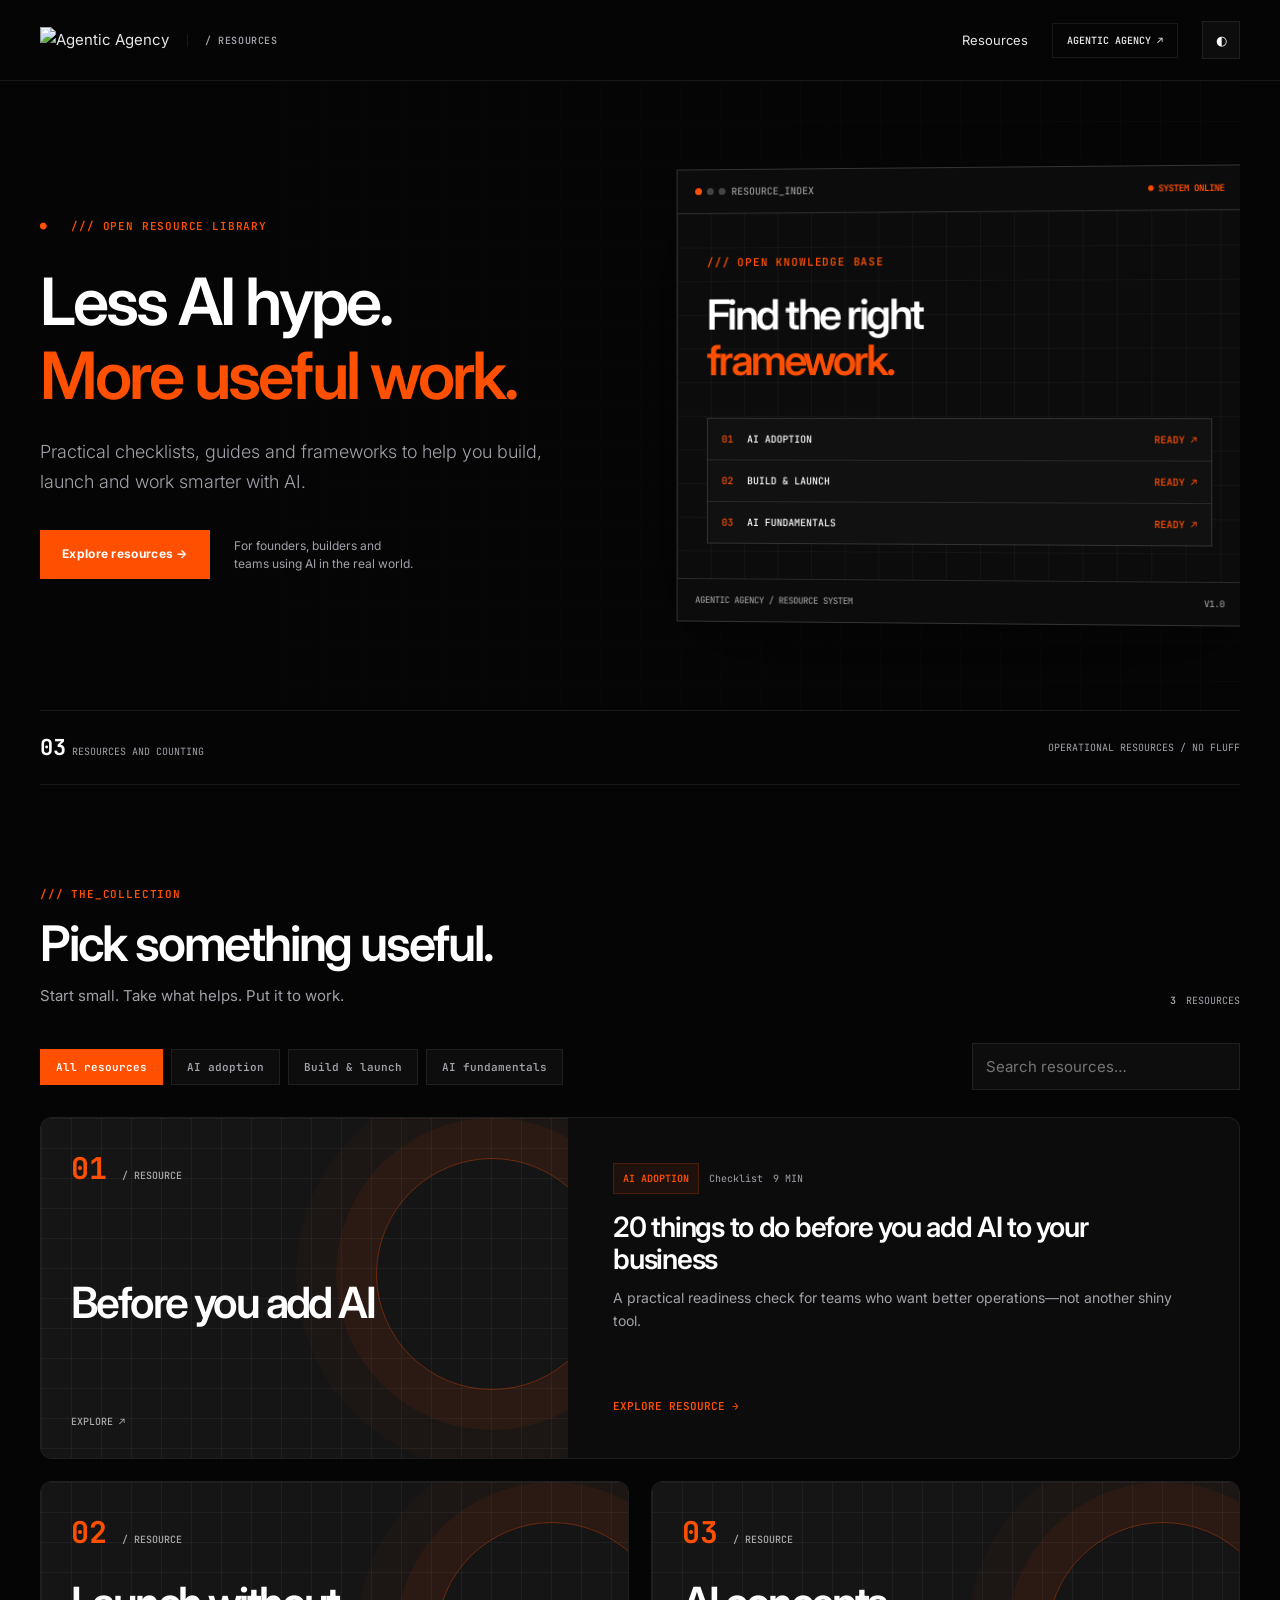
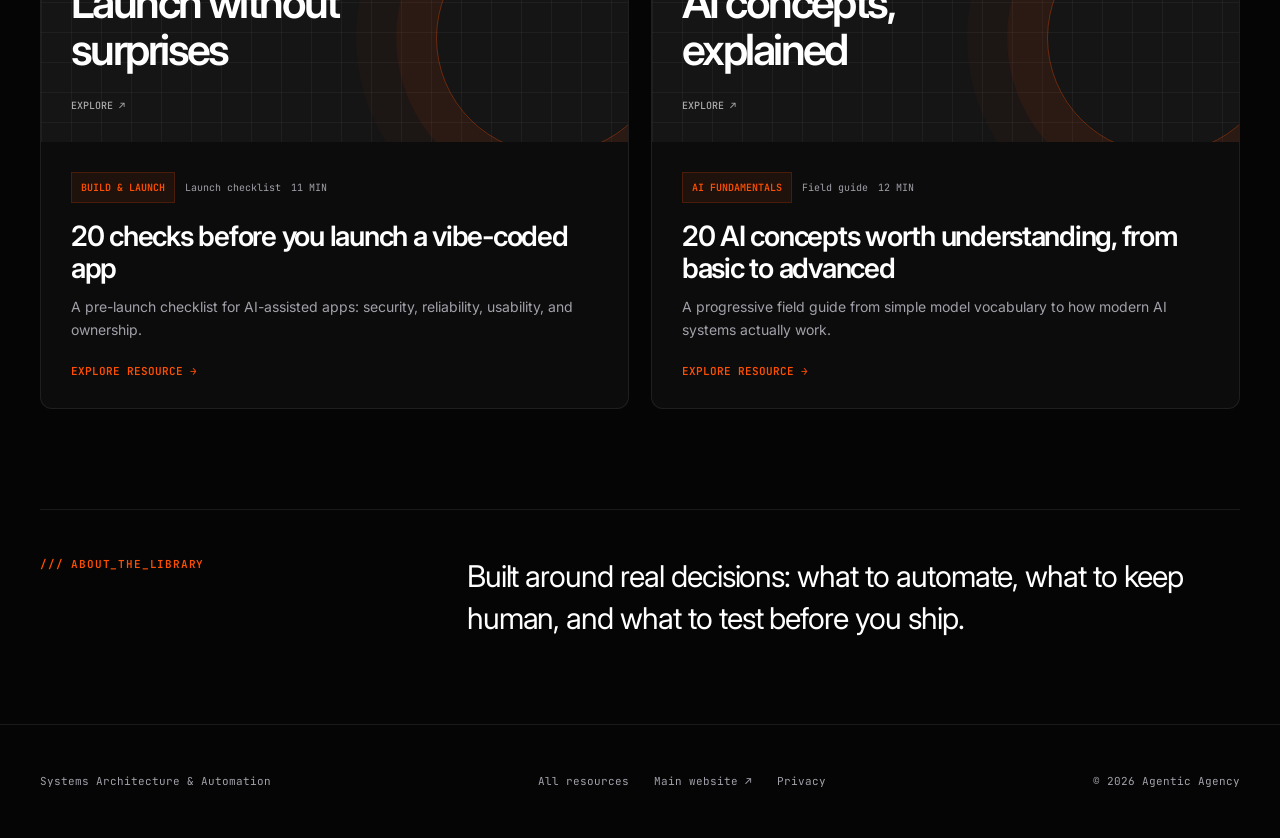
==== commit b6058f16: "Remove logo and identity link from footer Removed the logo and identity link from the footer." ====
--- a/index.html
+++ b/index.html
@@ -199,22 +199,6 @@
         <footer class="foot">
             <div class="wrap foot-inner">
                 <div>
-                    <a class="identity" href="./index.html" aria-label="Agentic Agency resource library"
-                    ><span class="logo-shell"
-                        ><img
-                            class="brand-logo dark-logo"
-                            src="https://agenticagency.io/Logo.png"
-                            alt="Agentic Agency"
-                            width="168"
-                            height="43"
-                        /><img
-                            class="brand-logo light-logo"
-                            src="https://agenticagency.io/Agency%20Logos-dark.png"
-                            alt="Agentic Agency"
-                            width="168"
-                            height="43"
-                        /><span class="brand-fallback">AGENTIC <b>AGENCY</b></span></span
-                    ><span class="suffix">/ RESOURCES</span></a
                     <div>Systems Architecture &amp; Automation</div>
                 </div>
                 <nav>
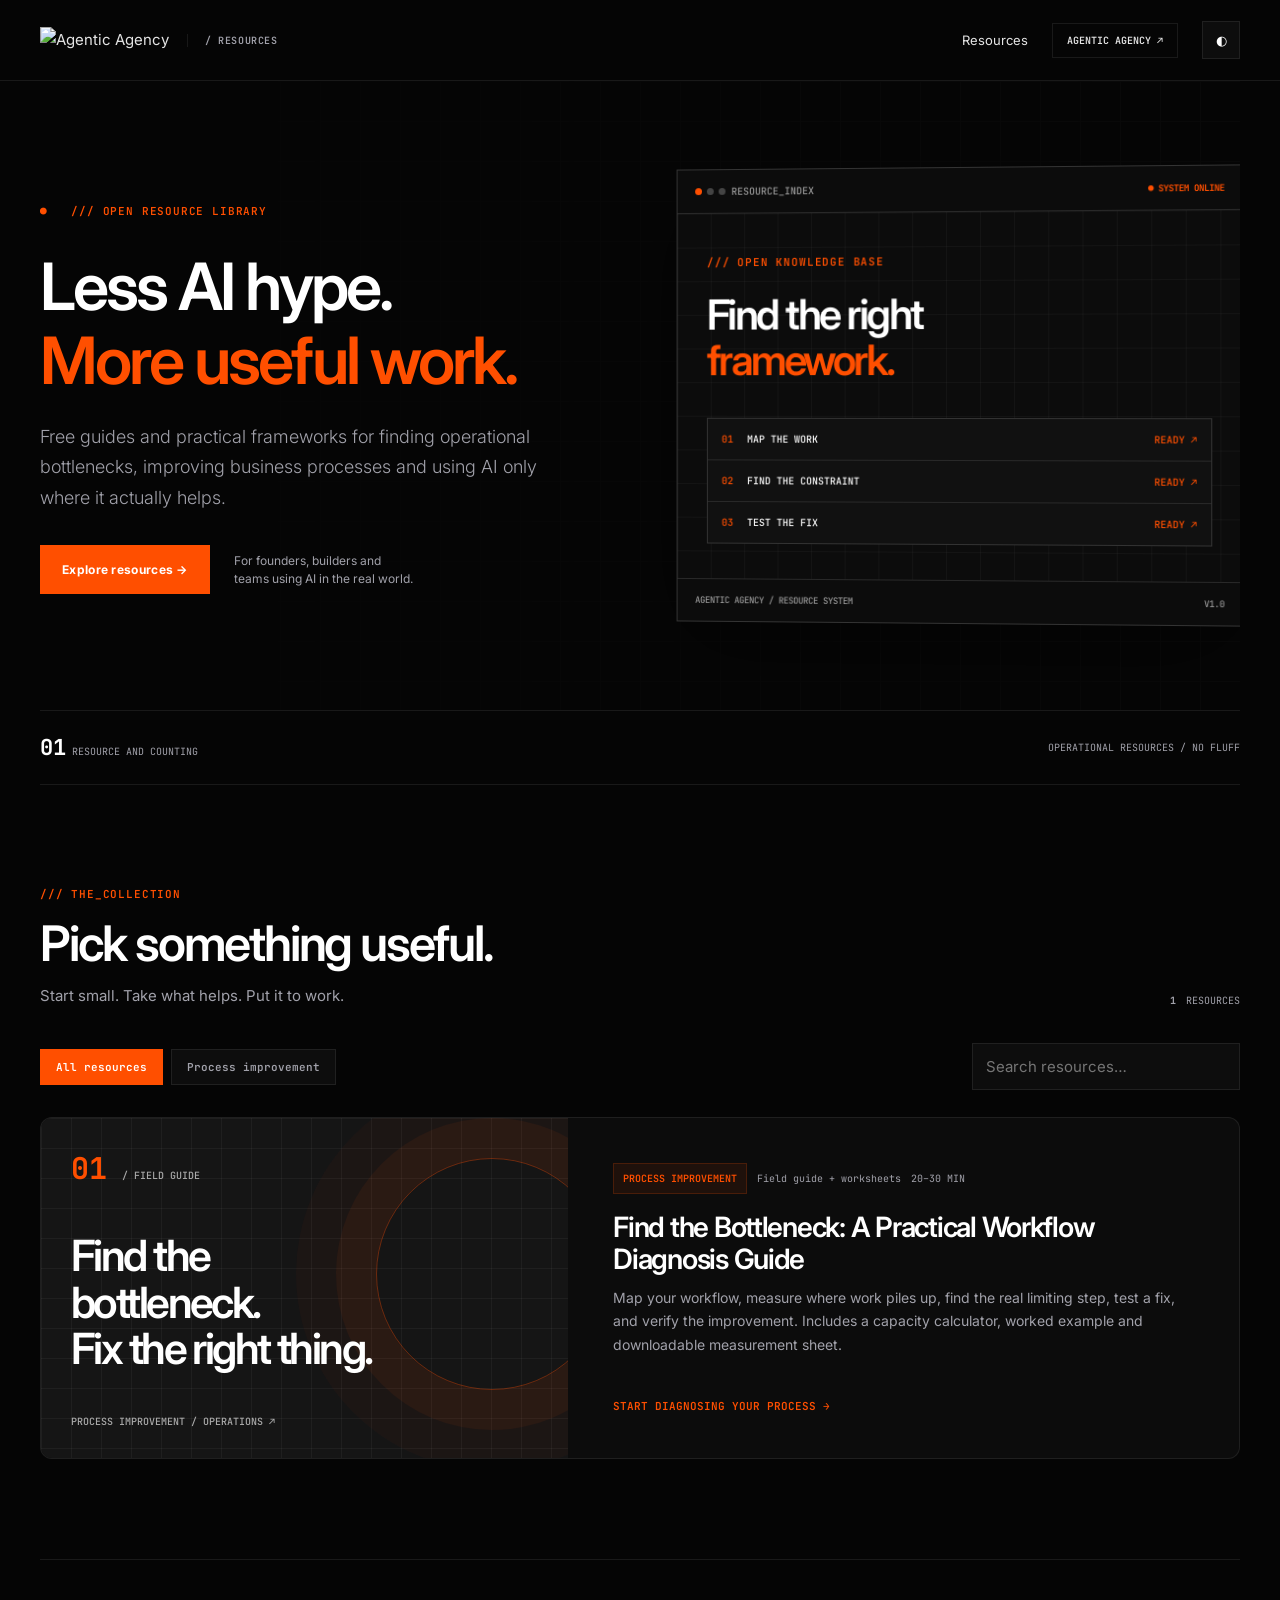
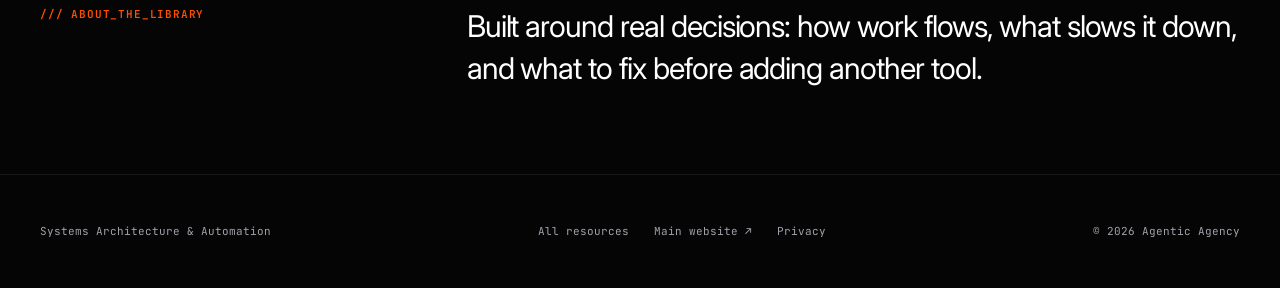
==== commit 2073f250: "Feature the bottleneck field guide as the first public resource" ====
--- a/index.html
+++ b/index.html
@@ -61,7 +61,7 @@
                     <span class="eyebrow">● &nbsp; /// OPEN RESOURCE LIBRARY</span>
                     <h1>Less AI hype.<br /><span class="accent">More useful work.</span></h1>
                     <p>
-                        Practical checklists, guides and frameworks to help you build, launch and work smarter with AI.
+                        Free guides and practical frameworks for finding operational bottlenecks, improving business processes and using AI only where it actually helps.
                     </p>
                     <div class="cta-row">
                         <a class="btn" href="#library">Explore resources →</a
@@ -76,16 +76,16 @@
                         <span class="eyebrow">/// OPEN KNOWLEDGE BASE</span>
                         <div class="term-title">Find the right<br /><span class="accent">framework.</span></div>
                         <div class="term-list">
-                            <div><span>01</span><b>AI ADOPTION</b><em>READY ↗</em></div>
-                            <div><span>02</span><b>BUILD &amp; LAUNCH</b><em>READY ↗</em></div>
-                            <div><span>03</span><b>AI FUNDAMENTALS</b><em>READY ↗</em></div>
+                            <div><span>01</span><b>MAP THE WORK</b><em>READY ↗</em></div>
+                            <div><span>02</span><b>FIND THE CONSTRAINT</b><em>READY ↗</em></div>
+                            <div><span>03</span><b>TEST THE FIX</b><em>READY ↗</em></div>
                         </div>
                     </div>
                     <div class="term-foot"><span>AGENTIC AGENCY / RESOURCE SYSTEM</span><span>V1.0</span></div>
                 </div>
             </section>
             <div class="wrap stats">
-                <span><strong>03</strong> RESOURCES AND COUNTING</span><span>OPERATIONAL RESOURCES / NO FLUFF</span>
+                <span><strong>01</strong> RESOURCE AND COUNTING</span><span>OPERATIONAL RESOURCES / NO FLUFF</span>
             </div>
             <section class="library wrap" id="library">
                 <div class="section-head">
@@ -94,17 +94,12 @@
                         <h2>Pick something useful.</h2>
                         <p>Start small. Take what helps. Put it to work.</p>
                     </div>
-                    <span class="meta"><b id="visible-count">3</b> RESOURCES</span>
+                    <span class="meta"><b id="visible-count">1</b> RESOURCES</span>
                 </div>
                 <div class="toolbar">
                     <div class="filters" role="group" aria-label="Filter resources">
                         <button class="filter" data-filter="all" aria-pressed="true">All resources</button
-                        ><button class="filter" data-filter="AI adoption" aria-pressed="false">AI adoption</button
-                        ><button class="filter" data-filter="Build &amp; launch" aria-pressed="false">
-                            Build &amp; launch</button
-                        ><button class="filter" data-filter="AI fundamentals" aria-pressed="false">
-                            AI fundamentals
-                        </button>
+                        ><button class="filter" data-filter="Process improvement" aria-pressed="false">Process improvement</button>
                     </div>
                     <input
                         class="search"
@@ -115,75 +110,13 @@
                     />
                 </div>
                 <div class="grid">
-                    <article
-                        class="tile featured"
-                        data-category="AI adoption"
-                        data-search="20 things to do before you add ai to your business a practical readiness check for teams who want better operations—not another shiny tool. ai adoption"
-                    >
-                        <div class="art">
-                            <small><b>01</b> / RESOURCE</small><strong>Before you add AI</strong
-                            ><small>EXPLORE ↗</small>
-                        </div>
+                    <article class="tile featured" data-category="Process improvement" data-search="find the bottleneck a practical guide to diagnosing and fixing slow business workflows bottleneck process improvement constraint workflow mapping queues capacity value stream mapping theory of constraints">
+                        <div class="art"><small><b>01</b> / FIELD GUIDE</small><strong>Find the bottleneck.<br>Fix the right thing.</strong><small>PROCESS IMPROVEMENT / OPERATIONS ↗</small></div>
                         <div class="tile-body">
-                            <div class="meta">
-                                <span class="tag">AI adoption</span><span>Checklist</span><span>9 MIN</span>
-                            </div>
-                            <h3>
-                                <a href="./r/before-adding-ai/">20 things to do before you add AI to your business</a>
-                            </h3>
-                            <p>
-                                A practical readiness check for teams who want better operations—not another shiny tool.
-                            </p>
-                            <a class="more" href="./r/before-adding-ai/">Explore resource →</a>
-                        </div>
-                    </article>
-                    <article
-                        class="tile"
-                        data-category="Build &amp; launch"
-                        data-search="20 checks before you launch a vibe-coded app a pre-launch checklist for ai-assisted apps: security, reliability, usability, and ownership. build &amp; launch"
-                    >
-                        <div class="art">
-                            <small><b>02</b> / RESOURCE</small><strong>Launch without surprises</strong
-                            ><small>EXPLORE ↗</small>
-                        </div>
-                        <div class="tile-body">
-                            <div class="meta">
-                                <span class="tag">Build &amp; launch</span><span>Launch checklist</span
-                                ><span>11 MIN</span>
-                            </div>
-                            <h3>
-                                <a href="./r/vibecoded-app-launch/">20 checks before you launch a vibe-coded app</a>
-                            </h3>
-                            <p>
-                                A pre-launch checklist for AI-assisted apps: security, reliability, usability, and
-                                ownership.
-                            </p>
-                            <a class="more" href="./r/vibecoded-app-launch/">Explore resource →</a>
-                        </div>
-                    </article>
-                    <article
-                        class="tile"
-                        data-category="AI fundamentals"
-                        data-search="20 ai concepts worth understanding, from basic to advanced a progressive field guide from simple model vocabulary to how modern ai systems actually work. ai fundamentals"
-                    >
-                        <div class="art">
-                            <small><b>03</b> / RESOURCE</small><strong>AI concepts, explained</strong
-                            ><small>EXPLORE ↗</small>
-                        </div>
-                        <div class="tile-body">
-                            <div class="meta">
-                                <span class="tag">AI fundamentals</span><span>Field guide</span><span>12 MIN</span>
-                            </div>
-                            <h3>
-                                <a href="./r/ai-concepts-field-guide/"
-                                    >20 AI concepts worth understanding, from basic to advanced</a
-                                >
-                            </h3>
-                            <p>
-                                A progressive field guide from simple model vocabulary to how modern AI systems actually
-                                work.
-                            </p>
-                            <a class="more" href="./r/ai-concepts-field-guide/">Explore resource →</a>
+                            <div class="meta"><span class="tag">Process improvement</span><span>Field guide + worksheets</span><span>20–30 MIN</span></div>
+                            <h3><a href="./r/find-the-bottleneck/">Find the Bottleneck: A Practical Workflow Diagnosis Guide</a></h3>
+                            <p>Map your workflow, measure where work piles up, find the real limiting step, test a fix, and verify the improvement. Includes a capacity calculator, worked example and downloadable measurement sheet.</p>
+                            <a class="more" href="./r/find-the-bottleneck/">Start diagnosing your process →</a>
                         </div>
                     </article>
                 </div>
@@ -192,7 +125,7 @@
             <section class="about wrap">
                 <div class="eyebrow">/// ABOUT_THE_LIBRARY</div>
                 <p>
-                    Built around real decisions: what to automate, what to keep human, and what to test before you ship.
+                    Built around real decisions: how work flows, what slows it down, and what to fix before adding another tool.
                 </p>
             </section>
         </main>
